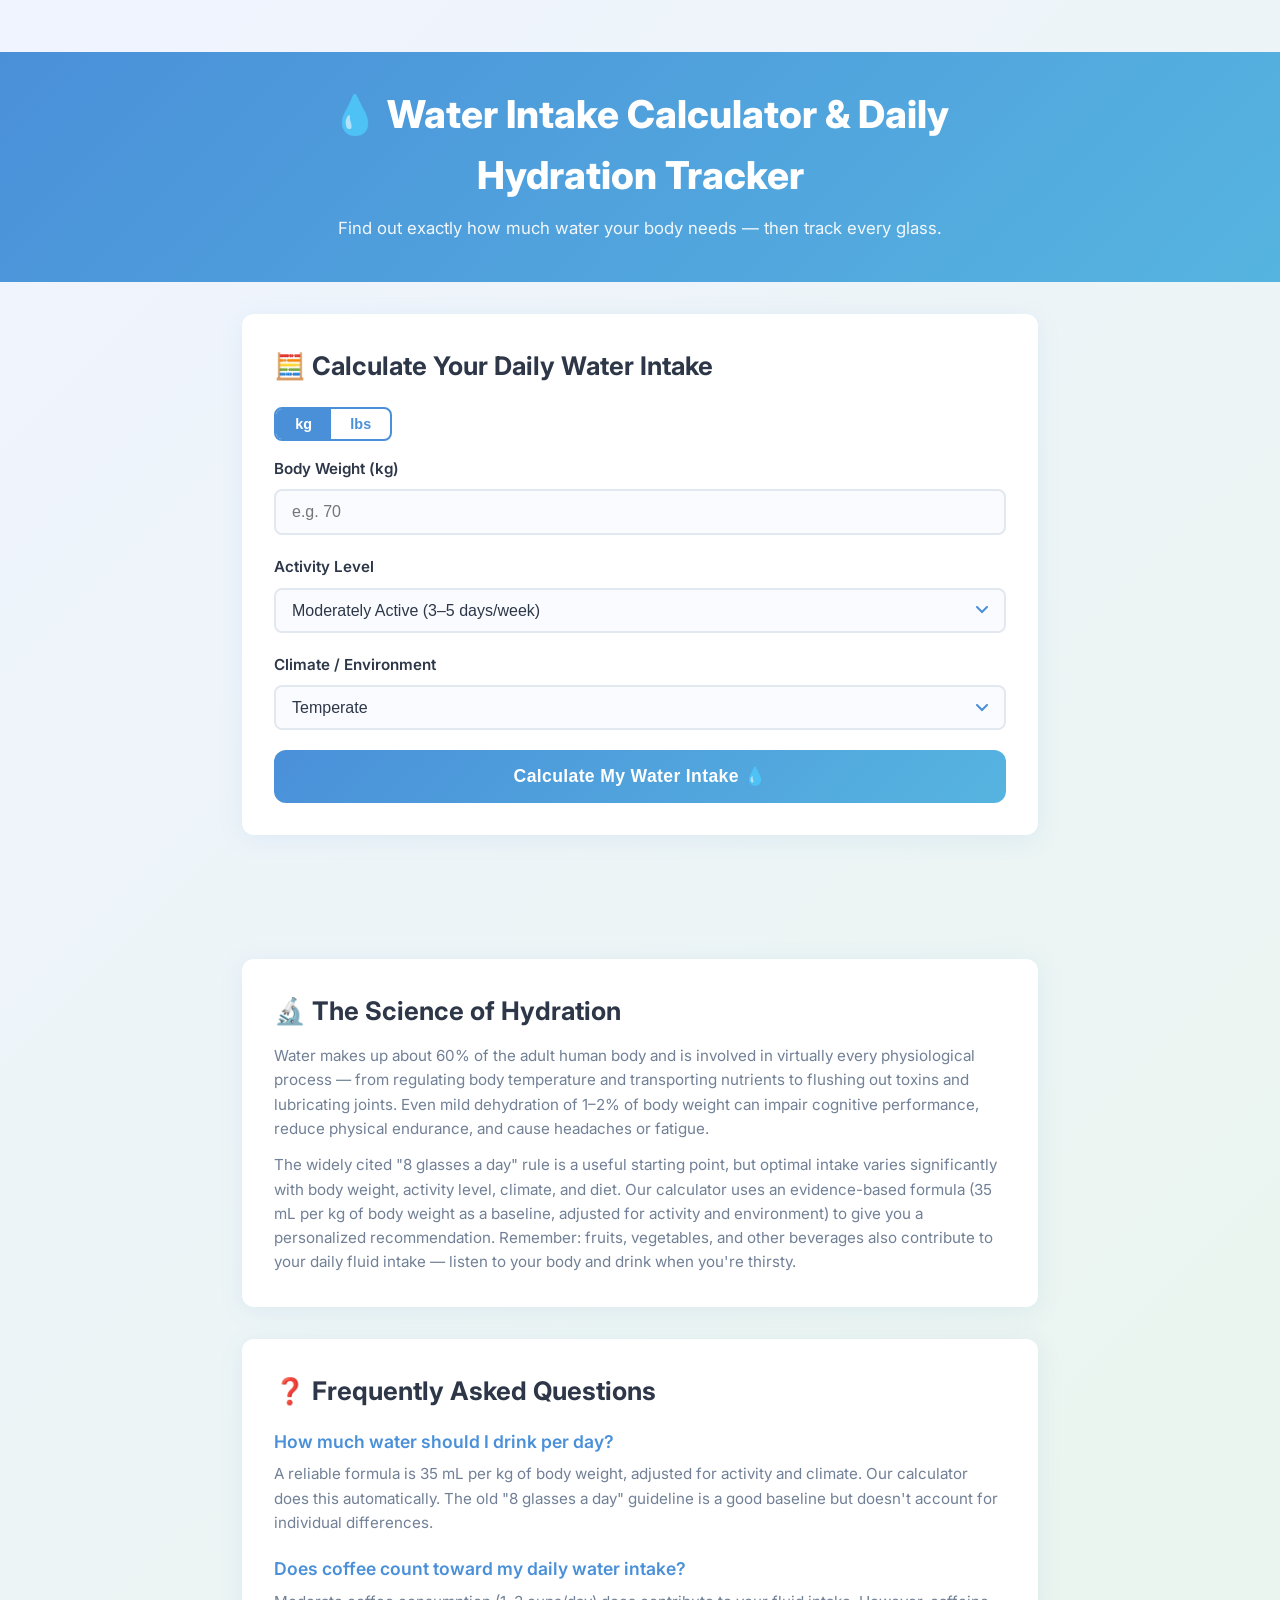
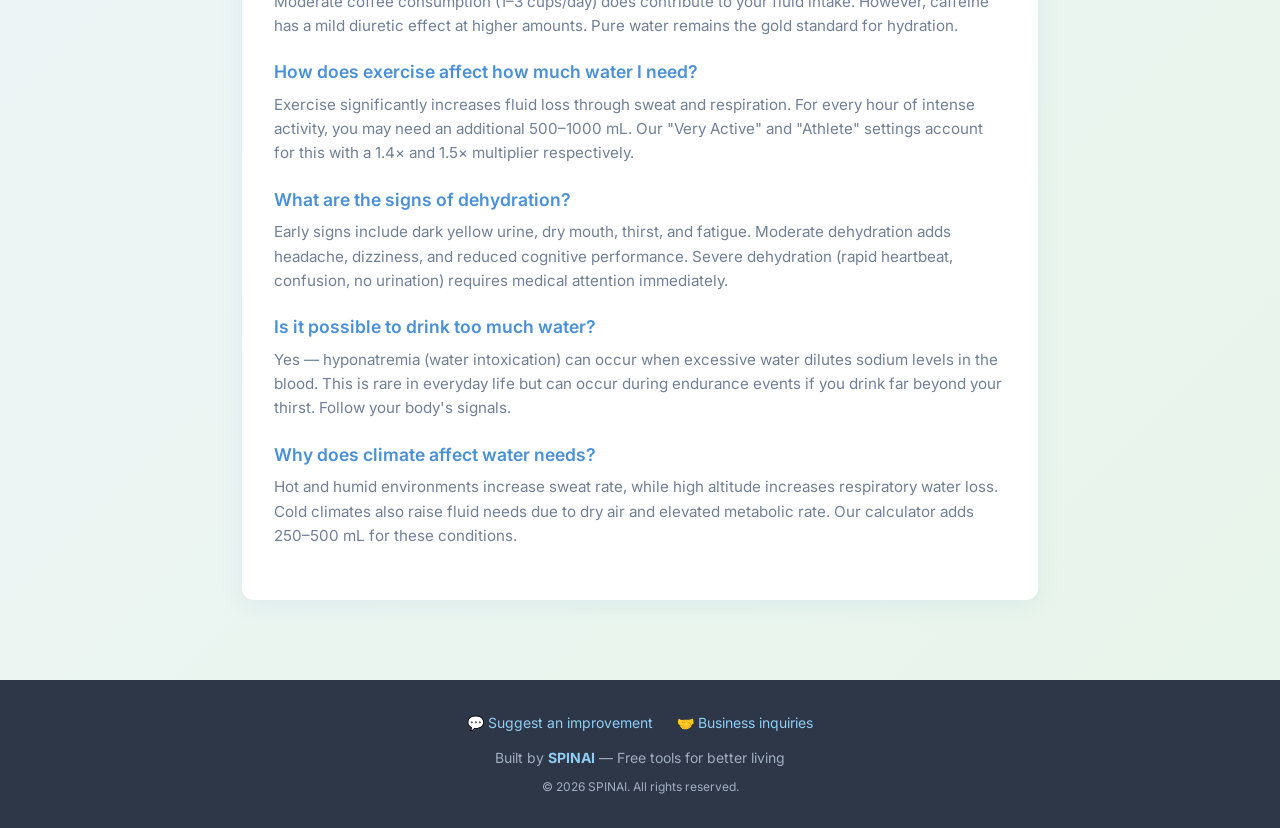
==== index.html @ 210beeed "feat: initial scaffold and Vercel deploy pipeline" ====
<!DOCTYPE html>
<html lang="en">
<head>
  <meta charset="UTF-8" />
  <meta name="viewport" content="width=device-width, initial-scale=1.0" />

  <!-- ===== SEO ===== -->
  <title>Free Water Intake Calculator — How Much Water Should I Drink Daily?</title>
  <meta name="description" content="Calculate your personalized daily water intake based on weight, activity, and climate. Track hydration with our interactive cup dashboard. Free &amp; science-based." />
  <meta name="keywords" content="water intake calculator, how much water should I drink, daily hydration calculator, water calculator, drink water tracker, hydration tracker" />
  <link rel="canonical" href="https://hydration-calc.vercel.app/" />

  <!-- ===== Open Graph ===== -->
  <meta property="og:type" content="website" />
  <meta property="og:title" content="Free Water Intake Calculator — How Much Water Should I Drink Daily?" />
  <meta property="og:description" content="Calculate your personalized daily water intake. Interactive cup tracker included. Free &amp; science-based." />
  <meta property="og:url" content="https://hydration-calc.vercel.app/" />
  <meta property="og:image" content="https://hydration-calc.vercel.app/og-image.png" />
  <meta property="og:image:width" content="1200" />
  <meta property="og:image:height" content="630" />
  <meta property="og:site_name" content="Hydration Calc by SPINAI" />

  <!-- ===== Twitter Card ===== -->
  <meta name="twitter:card" content="summary_large_image" />
  <meta name="twitter:title" content="Free Water Intake Calculator — How Much Water Should I Drink Daily?" />
  <meta name="twitter:description" content="Calculate your personalized daily water intake. Interactive cup tracker included. Free &amp; science-based." />
  <meta name="twitter:image" content="https://hydration-calc.vercel.app/og-image.png" />

  <!-- ===== PWA ===== -->
  <link rel="manifest" href="/manifest.json" />
  <meta name="theme-color" content="#4A90D9" />
  <link rel="apple-touch-icon" href="/favicon.ico" />

  <!-- ===== Favicon ===== -->
  <link rel="icon" type="image/svg+xml" href="data:image/svg+xml,<svg xmlns='http://www.w3.org/2000/svg' viewBox='0 0 100 100'><text y='.9em' font-size='90'>💧</text></svg>" />

  <!-- ===== Fonts ===== -->
  <link rel="preconnect" href="https://fonts.googleapis.com" />
  <link rel="preconnect" href="https://fonts.gstatic.com" crossorigin />
  <link href="https://fonts.googleapis.com/css2?family=Inter:wght@400;600;700;800&display=swap" rel="stylesheet" />

  <!-- ===== Styles ===== -->
  <link rel="stylesheet" href="style.css" />

  <!-- ===== JSON-LD Structured Data ===== -->
  <script type="application/ld+json">
  {
    "@context": "https://schema.org",
    "@graph": [
      {
        "@type": "WebApplication",
        "name": "Water Intake Calculator & Daily Hydration Tracker",
        "url": "https://hydration-calc.vercel.app/",
        "description": "Free personalized daily water intake calculator based on weight, activity level, and climate. Includes interactive hydration cup dashboard and streak tracker.",
        "applicationCategory": "HealthApplication",
        "operatingSystem": "Any",
        "offers": { "@type": "Offer", "price": "0", "priceCurrency": "USD" },
        "author": { "@type": "Organization", "name": "SPINAI" }
      },
      {
        "@type": "FAQPage",
        "mainEntity": [
          {
            "@type": "Question",
            "name": "How much water should I drink per day?",
            "acceptedAnswer": { "@type": "Answer", "text": "A common formula: drink 35 mL per kilogram of body weight daily. Activity level and climate adjust this — athletes or those in hot climates need more. Use our calculator for a personalized recommendation." }
          },
          {
            "@type": "Question",
            "name": "Does coffee count as water intake?",
            "acceptedAnswer": { "@type": "Answer", "text": "Moderate coffee consumption (1–3 cups/day) does contribute to fluid intake, but water remains the best source. Caffeinated drinks can have a mild diuretic effect at high quantities." }
          },
          {
            "@type": "Question",
            "name": "How does exercise affect water needs?",
            "acceptedAnswer": { "@type": "Answer", "text": "Exercise increases water loss through sweat. Add 500–1000 mL per hour of intense exercise. Our calculator's activity level multiplier accounts for typical exercise levels." }
          },
          {
            "@type": "Question",
            "name": "What are the signs of dehydration?",
            "acceptedAnswer": { "@type": "Answer", "text": "Common signs include dark yellow urine, dry mouth, headache, fatigue, dizziness, and reduced urine output. Severe dehydration requires medical attention." }
          },
          {
            "@type": "Question",
            "name": "Is it possible to drink too much water?",
            "acceptedAnswer": { "@type": "Answer", "text": "Yes — hyponatremia (water intoxication) can occur if you drink extreme amounts very quickly. This is rare outside of endurance sports. Listen to your body's thirst signals." }
          }
        ]
      }
    ]
  }
  </script>
</head>

<body>

  <!-- ===== ADSTERRA: Top Banner (728×90 desktop / 320×50 mobile) ===== -->
  <!-- ADSTERRA: Replace YOUR_AD_KEY_TOP with actual key from Adsterra dashboard -->
  <div class="ad-banner" id="ad-top" aria-label="Advertisement">
    <script data-ad-client="YOUR_AD_KEY_TOP" async src="//www.effectiveratecpm.com/YOUR_AD_KEY_TOP/invoke.js"></script>
    <ins data-revive-zoneid="YOUR_AD_KEY_TOP" data-revive-id="YOUR_AD_KEY_TOP"></ins>
  </div>

  <!-- ===== HEADER ===== -->
  <header>
    <div class="container">
      <h1>💧 Water Intake Calculator &amp; Daily Hydration Tracker</h1>
      <p>Find out exactly how much water your body needs — then track every glass.</p>
    </div>
  </header>

  <main class="container" style="padding-top:2rem; padding-bottom:2rem;">

    <!-- ===== INPUT FORM ===== -->
    <section aria-labelledby="calc-heading">
      <div class="card">
        <h2 id="calc-heading" style="margin-bottom:1.25rem;">🧮 Calculate Your Daily Water Intake</h2>

        <!-- Unit Toggle -->
        <div class="unit-toggle" role="group" aria-label="Weight unit">
          <button id="unit-kg" class="active" type="button">kg</button>
          <button id="unit-lbs" type="button">lbs</button>
        </div>

        <!-- Weight -->
        <div class="form-group">
          <label class="form-label" for="weight" id="weight-label">Body Weight (kg)</label>
          <input
            class="form-input"
            type="number"
            id="weight"
            name="weight"
            min="1"
            max="500"
            step="0.1"
            placeholder="e.g. 70"
            autocomplete="off"
            inputmode="decimal"
            aria-describedby="weight-error"
          />
          <p class="error-msg hidden" id="weight-error" role="alert"></p>
        </div>

        <!-- Activity Level -->
        <div class="form-group">
          <label class="form-label" for="activity">Activity Level</label>
          <select class="form-select" id="activity" name="activity">
            <option value="sedentary">Sedentary (little/no exercise)</option>
            <option value="lightly_active">Lightly Active (1–3 days/week)</option>
            <option value="moderately_active" selected>Moderately Active (3–5 days/week)</option>
            <option value="very_active">Very Active (6–7 days/week)</option>
            <option value="athlete">Athlete (2× training per day)</option>
          </select>
        </div>

        <!-- Climate -->
        <div class="form-group">
          <label class="form-label" for="climate">Climate / Environment</label>
          <select class="form-select" id="climate" name="climate">
            <option value="temperate" selected>Temperate</option>
            <option value="hot_humid">Hot &amp; Humid</option>
            <option value="cold">Cold</option>
            <option value="high_altitude">High Altitude</option>
          </select>
        </div>

        <button class="btn-primary" id="calc-btn" type="button">
          Calculate My Water Intake 💧
        </button>
      </div>
    </section>

    <!-- ===== RESULT CARD ===== -->
    <section class="section-gap hidden" id="result-card" aria-live="polite" aria-labelledby="result-heading">
      <div class="card">
        <h2 id="result-heading">📊 Your Daily Water Goal</h2>
        <div class="result-highlight">
          <div class="result-big">
            <span class="num" id="result-ml">0</span>
            <span class="lbl">millilitres per day</span>
          </div>
          <div class="result-big">
            <span class="num" id="result-cups">0</span>
            <span class="lbl">cups per day (250 mL each)</span>
          </div>
        </div>
        <p style="color:var(--text-secondary); font-size:0.9rem;">
          Based on your weight, activity level, and climate. Spread intake throughout the day for best results.
        </p>

        <!-- Share Buttons -->
        <div>
          <p style="font-weight:600; margin-top:1rem; margin-bottom:0.5rem;">Share your goal:</p>
          <div class="share-row">
            <button class="btn-share btn-twitter" id="share-twitter" type="button">🐦 Twitter</button>
            <button class="btn-share btn-whatsapp" id="share-whatsapp" type="button">💬 WhatsApp</button>
            <button class="btn-share btn-copy" id="share-copy" type="button">🔗 Copy Link</button>
          </div>
        </div>
      </div>
    </section>

    <!-- ===== ADSTERRA: Native Ad (between result and cup dashboard) ===== -->
    <!-- ADSTERRA: Replace YOUR_AD_KEY_NATIVE with actual key from Adsterra dashboard -->
    <div class="ad-native section-gap" id="ad-native" aria-label="Advertisement">
      <script data-ad-client="YOUR_AD_KEY_NATIVE" async src="//www.effectiveratecpm.com/YOUR_AD_KEY_NATIVE/invoke.js"></script>
    </div>

    <!-- ===== CUP DASHBOARD ===== -->
    <section class="section-gap hidden" id="dashboard-section" aria-labelledby="dashboard-heading">
      <div class="card">
        <h2 id="dashboard-heading">🥤 Track Your Hydration Today</h2>
        <p style="color:var(--text-secondary); font-size:0.9rem; margin-top:0.25rem;">
          Tap each cup as you drink it. Fill them all to reach your goal!
        </p>

        <!-- Cup Grid -->
        <div id="cup-grid" role="list" aria-label="Hydration cups"></div>

        <!-- Counter + Reset -->
        <div class="cup-counter-row">
          <span id="cup-counter">0 / 0 cups</span>
          <button class="btn-reset" id="reset-cups" type="button">↺ Reset</button>
        </div>

        <!-- Progress Bar -->
        <div class="progress-wrap" role="progressbar" aria-valuenow="0" aria-valuemin="0" aria-valuemax="100">
          <div id="progress-fill"></div>
        </div>
        <div class="progress-labels">
          <span>0%</span>
          <span id="progress-pct">0%</span>
          <span>100%</span>
        </div>
        <p id="motivation-msg" aria-live="polite"></p>
      </div>
    </section>

    <!-- ===== STREAK TRACKER ===== -->
    <section class="section-gap hidden" id="streak-section" aria-labelledby="streak-heading">
      <div class="card">
        <h2 id="streak-heading">📅 Your Hydration Streak</h2>
        <div id="streak-days" role="list" aria-label="7-day hydration history"></div>
        <p id="streak-count"></p>
      </div>
    </section>

    <!-- ===== EDUCATIONAL CONTENT ===== -->
    <section class="section-gap" aria-labelledby="science-heading">
      <div class="card">
        <h2 id="science-heading">🔬 The Science of Hydration</h2>
        <p style="color:var(--text-secondary); font-size:0.95rem; margin-top:0.75rem;">
          Water makes up about 60% of the adult human body and is involved in virtually every physiological process — from regulating body temperature and transporting nutrients to flushing out toxins and lubricating joints. Even mild dehydration of 1–2% of body weight can impair cognitive performance, reduce physical endurance, and cause headaches or fatigue.
        </p>
        <p style="color:var(--text-secondary); font-size:0.95rem; margin-top:0.75rem;">
          The widely cited "8 glasses a day" rule is a useful starting point, but optimal intake varies significantly with body weight, activity level, climate, and diet. Our calculator uses an evidence-based formula (35 mL per kg of body weight as a baseline, adjusted for activity and environment) to give you a personalized recommendation. Remember: fruits, vegetables, and other beverages also contribute to your daily fluid intake — listen to your body and drink when you're thirsty.
        </p>
      </div>
    </section>

    <!-- ===== FAQ ===== -->
    <section class="section-gap" aria-labelledby="faq-heading">
      <div class="card">
        <h2 id="faq-heading">❓ Frequently Asked Questions</h2>
        <div style="margin-top:1rem;">

          <article class="faq-item">
            <h3>How much water should I drink per day?</h3>
            <p>A reliable formula is 35 mL per kg of body weight, adjusted for activity and climate. Our calculator does this automatically. The old "8 glasses a day" guideline is a good baseline but doesn't account for individual differences.</p>
          </article>

          <article class="faq-item">
            <h3>Does coffee count toward my daily water intake?</h3>
            <p>Moderate coffee consumption (1–3 cups/day) does contribute to your fluid intake. However, caffeine has a mild diuretic effect at higher amounts. Pure water remains the gold standard for hydration.</p>
          </article>

          <article class="faq-item">
            <h3>How does exercise affect how much water I need?</h3>
            <p>Exercise significantly increases fluid loss through sweat and respiration. For every hour of intense activity, you may need an additional 500–1000 mL. Our "Very Active" and "Athlete" settings account for this with a 1.4× and 1.5× multiplier respectively.</p>
          </article>

          <article class="faq-item">
            <h3>What are the signs of dehydration?</h3>
            <p>Early signs include dark yellow urine, dry mouth, thirst, and fatigue. Moderate dehydration adds headache, dizziness, and reduced cognitive performance. Severe dehydration (rapid heartbeat, confusion, no urination) requires medical attention immediately.</p>
          </article>

          <article class="faq-item">
            <h3>Is it possible to drink too much water?</h3>
            <p>Yes — hyponatremia (water intoxication) can occur when excessive water dilutes sodium levels in the blood. This is rare in everyday life but can occur during endurance events if you drink far beyond your thirst. Follow your body's signals.</p>
          </article>

          <article class="faq-item">
            <h3>Why does climate affect water needs?</h3>
            <p>Hot and humid environments increase sweat rate, while high altitude increases respiratory water loss. Cold climates also raise fluid needs due to dry air and elevated metabolic rate. Our calculator adds 250–500 mL for these conditions.</p>
          </article>

        </div>
      </div>
    </section>

  </main>

  <!-- ===== FOOTER ===== -->
  <footer>
    <div class="container">
      <div class="footer-links">
        <a href="mailto:spinaiceo@gmail.com?subject=Hydration%20Calc%20Feedback" aria-label="Send feedback">💬 Suggest an improvement</a>
        <a href="mailto:spinaiceo@gmail.com?subject=Business%20Inquiry%20-%20Hydration%20Calc" aria-label="Business inquiries">🤝 Business inquiries</a>
      </div>
      <p>Built by <span class="spinai-brand">SPINAI</span> &mdash; Free tools for better living</p>
      <p id="visitor-counter" aria-live="polite"></p>
      <p style="margin-top:0.5rem; font-size:0.75rem;">&copy; <span id="footer-year"></span> SPINAI. All rights reserved.</p>
    </div>
  </footer>

  <!-- ===== ADSTERRA: Sticky Bottom Banner (mobile, 320×50) ===== -->
  <!-- ADSTERRA: Replace YOUR_AD_KEY_STICKY with actual key from Adsterra dashboard -->
  <div class="ad-sticky-mobile" id="ad-sticky" aria-label="Advertisement">
    <script data-ad-client="YOUR_AD_KEY_STICKY" async src="//www.effectiveratecpm.com/YOUR_AD_KEY_STICKY/invoke.js"></script>
  </div>

  <!-- ===== Scripts ===== -->
  <script>
    document.getElementById('footer-year').textContent = new Date().getFullYear();
  </script>
  <script src="script.js"></script>

</body>
</html>
---- style.css ----
/* ============================================================
   Water Intake Calculator — Custom Styles
   ============================================================ */

:root {
  --bg-start: #F0F4FF;
  --bg-end: #E8F5E9;
  --accent: #4A90D9;
  --accent-dark: #2e6fb5;
  --text-primary: #2d3748;
  --text-secondary: #718096;
  --card-bg: #ffffff;
  --card-shadow: 0 4px 24px rgba(74, 144, 217, 0.10);
  --radius: 12px;
  --transition: 0.3s ease;
}

*, *::before, *::after { box-sizing: border-box; margin: 0; padding: 0; }

html { scroll-behavior: smooth; }

body {
  font-family: 'Inter', system-ui, -apple-system, BlinkMacSystemFont, 'Segoe UI', sans-serif;
  background: linear-gradient(135deg, var(--bg-start) 0%, var(--bg-end) 100%);
  min-height: 100vh;
  color: var(--text-primary);
  line-height: 1.6;
}

/* ---- Typography ---- */
h1 { font-size: clamp(1.6rem, 4vw, 2.4rem); font-weight: 800; color: var(--text-primary); }
h2 { font-size: clamp(1.2rem, 3vw, 1.6rem); font-weight: 700; }
h3 { font-size: 1.1rem; font-weight: 600; }

/* ---- Layout ---- */
.container { max-width: 860px; margin: 0 auto; padding: 0 1rem; }
.section-gap { margin-top: 2rem; }

/* ---- Card ---- */
.card {
  background: var(--card-bg);
  border-radius: var(--radius);
  box-shadow: var(--card-shadow);
  padding: 1.75rem;
  transition: box-shadow var(--transition);
}
.card:hover { box-shadow: 0 8px 32px rgba(74, 144, 217, 0.16); }

/* ---- Header ---- */
header {
  background: linear-gradient(135deg, #4A90D9 0%, #56b4e0 100%);
  color: white;
  padding: 2rem 1rem 2.5rem;
  text-align: center;
}
header h1 { color: white; margin-bottom: 0.5rem; }
header p { opacity: 0.92; font-size: 1.05rem; }

/* ---- Ad Banners ---- */
.ad-banner {
  text-align: center;
  padding: 0.5rem 0;
  min-height: 52px;
  overflow: hidden;
}

/* ---- Form ---- */
.form-group { margin-bottom: 1.25rem; }
.form-label {
  display: block;
  font-weight: 600;
  margin-bottom: 0.5rem;
  font-size: 0.95rem;
  color: var(--text-primary);
}
.form-input, .form-select {
  width: 100%;
  padding: 0.75rem 1rem;
  border: 2px solid #e2e8f0;
  border-radius: 8px;
  font-size: 1rem;
  color: var(--text-primary);
  background: #fafbff;
  transition: border-color var(--transition), box-shadow var(--transition);
  outline: none;
  -webkit-appearance: none;
  appearance: none;
}
.form-input:focus, .form-select:focus {
  border-color: var(--accent);
  box-shadow: 0 0 0 3px rgba(74, 144, 217, 0.18);
}
.form-select {
  background-image: url("data:image/svg+xml,%3Csvg xmlns='http://www.w3.org/2000/svg' width='12' height='8' viewBox='0 0 12 8'%3E%3Cpath d='M1 1l5 5 5-5' stroke='%234A90D9' stroke-width='2' fill='none' stroke-linecap='round'/%3E%3C/svg%3E");
  background-repeat: no-repeat;
  background-position: right 1rem center;
  padding-right: 2.5rem;
}
.error-msg {
  color: #e53e3e;
  font-size: 0.85rem;
  margin-top: 0.3rem;
}

/* ---- Unit Toggle ---- */
.unit-toggle {
  display: inline-flex;
  border: 2px solid var(--accent);
  border-radius: 8px;
  overflow: hidden;
  margin-bottom: 1rem;
}
.unit-toggle button {
  padding: 0.45rem 1.2rem;
  font-size: 0.9rem;
  font-weight: 600;
  background: transparent;
  color: var(--accent);
  border: none;
  cursor: pointer;
  transition: background var(--transition), color var(--transition);
}
.unit-toggle button.active {
  background: var(--accent);
  color: white;
}

/* ---- CTA Button ---- */
.btn-primary {
  display: block;
  width: 100%;
  padding: 1rem;
  background: linear-gradient(135deg, #4A90D9 0%, #56b4e0 100%);
  color: white;
  font-size: 1.1rem;
  font-weight: 700;
  border: none;
  border-radius: var(--radius);
  cursor: pointer;
  transition: transform var(--transition), box-shadow var(--transition);
  letter-spacing: 0.02em;
}
.btn-primary:hover {
  transform: translateY(-2px);
  box-shadow: 0 8px 24px rgba(74, 144, 217, 0.35);
}
.btn-primary:active { transform: translateY(0); }

/* ---- Result Card ---- */
.result-highlight {
  display: flex;
  gap: 1.5rem;
  align-items: center;
  flex-wrap: wrap;
  margin: 1rem 0;
}
.result-big {
  flex: 1;
  min-width: 120px;
  text-align: center;
  background: linear-gradient(135deg, #EBF8FF 0%, #E0F4FF 100%);
  border-radius: var(--radius);
  padding: 1rem;
}
.result-big .num {
  display: block;
  font-size: 2.2rem;
  font-weight: 800;
  color: var(--accent);
  line-height: 1.1;
}
.result-big .lbl {
  font-size: 0.85rem;
  color: var(--text-secondary);
  margin-top: 0.2rem;
}

/* ---- Share Buttons ---- */
.share-row {
  display: flex;
  gap: 0.75rem;
  flex-wrap: wrap;
  margin-top: 1rem;
}
.btn-share {
  flex: 1;
  min-width: 100px;
  padding: 0.6rem 0.8rem;
  border-radius: 8px;
  font-size: 0.85rem;
  font-weight: 600;
  border: none;
  cursor: pointer;
  transition: transform var(--transition), opacity var(--transition);
}
.btn-share:hover { transform: translateY(-1px); opacity: 0.9; }
.btn-twitter { background: #1da1f2; color: white; }
.btn-whatsapp { background: #25d366; color: white; }
.btn-copy { background: var(--accent); color: white; }

/* ---- Cup Grid ---- */
#cup-grid {
  display: grid;
  grid-template-columns: repeat(auto-fill, minmax(58px, 1fr));
  gap: 0.75rem;
  margin: 1.25rem 0;
}

.cup {
  background: transparent;
  border: none;
  cursor: pointer;
  padding: 0.35rem;
  border-radius: 8px;
  color: #a0aec0;
  transition: color var(--transition), background var(--transition), transform 0.15s ease;
  display: flex;
  align-items: center;
  justify-content: center;
}
.cup:hover { background: #EBF8FF; color: var(--accent); transform: scale(1.08); }
.cup svg { width: 44px; height: 54px; }
.cup .cup-fill { transition: opacity 0.4s ease; opacity: 0; }
.cup .cup-check { transition: opacity 0.3s ease 0.15s; opacity: 0; }

.cup.filled { color: var(--accent); }
.cup.filled .cup-fill { opacity: 1 !important; }
.cup.filled .cup-check { opacity: 1 !important; }

.cup-counter-row {
  display: flex;
  align-items: center;
  justify-content: space-between;
  flex-wrap: wrap;
  gap: 0.75rem;
}
#cup-counter { font-weight: 700; font-size: 1.05rem; color: var(--text-primary); }
.btn-reset {
  padding: 0.45rem 1rem;
  background: #fed7d7;
  color: #c53030;
  border: none;
  border-radius: 8px;
  font-size: 0.85rem;
  font-weight: 600;
  cursor: pointer;
  transition: background var(--transition);
}
.btn-reset:hover { background: #feb2b2; }

/* ---- Progress Bar ---- */
.progress-wrap {
  background: #e2e8f0;
  border-radius: 100px;
  height: 18px;
  overflow: hidden;
  margin: 1rem 0 0.5rem;
}
#progress-fill {
  height: 100%;
  width: 0%;
  background: linear-gradient(90deg, #93c5fd 0%, #4A90D9 50%, #1e40af 100%);
  border-radius: 100px;
  transition: width 0.5s cubic-bezier(0.4, 0, 0.2, 1);
}
.progress-labels {
  display: flex;
  justify-content: space-between;
  font-size: 0.8rem;
  color: var(--text-secondary);
}
#motivation-msg {
  margin-top: 0.75rem;
  font-size: 1rem;
  font-weight: 600;
  color: var(--accent);
  text-align: center;
  min-height: 1.5em;
}

/* ---- Streak ---- */
#streak-days {
  display: flex;
  gap: 0.6rem;
  flex-wrap: wrap;
  margin: 1rem 0 0.5rem;
}
.streak-day {
  display: flex;
  flex-direction: column;
  align-items: center;
  gap: 0.25rem;
  flex: 1;
  min-width: 36px;
}
.streak-icon { font-size: 1.2rem; }
.streak-label { font-size: 0.7rem; color: var(--text-secondary); font-weight: 500; }
.streak-day.met .streak-label { color: #38a169; }
#streak-count { font-weight: 700; color: var(--accent); font-size: 1rem; margin-top: 0.25rem; }

/* ---- FAQ ---- */
.faq-item { margin-bottom: 1.25rem; }
.faq-item h3 { color: var(--accent); margin-bottom: 0.4rem; }
.faq-item p { color: var(--text-secondary); font-size: 0.95rem; }

/* ---- Footer ---- */
footer {
  background: #2d3748;
  color: #a0aec0;
  text-align: center;
  padding: 2rem 1rem;
  margin-top: 3rem;
  font-size: 0.875rem;
}
footer a { color: #90cdf4; text-decoration: none; transition: color var(--transition); }
footer a:hover { color: white; }
.footer-links { display: flex; gap: 1.5rem; justify-content: center; flex-wrap: wrap; margin-bottom: 0.75rem; }
#visitor-counter { font-size: 0.8rem; margin-top: 0.5rem; opacity: 0.8; }
.spinai-brand { font-weight: 700; color: #90cdf4; }

/* ---- Native Ad (between result and cup dashboard) ---- */
.ad-native {
  padding: 0.75rem;
  text-align: center;
  min-height: 60px;
}

/* ---- Sticky Mobile Bottom Banner ---- */
.ad-sticky-mobile {
  display: none;
  position: fixed;
  bottom: 0;
  left: 0;
  width: 100%;
  text-align: center;
  z-index: 100;
  background: rgba(255,255,255,0.96);
  box-shadow: 0 -2px 12px rgba(0,0,0,0.08);
  padding: 4px 0;
}

/* ---- Utility ---- */
.hidden { display: none !important; }
.text-center { text-align: center; }
.mt-1 { margin-top: 0.5rem; }
.mt-2 { margin-top: 1rem; }
.mt-3 { margin-top: 1.5rem; }

/* ---- Responsive ---- */
@media (max-width: 768px) {
  .card { padding: 1.25rem; }
  h1 { font-size: 1.5rem; }
  .result-big .num { font-size: 1.8rem; }
  .ad-sticky-mobile { display: block; }
  body { padding-bottom: 60px; }
}

@media (min-width: 1024px) {
  .container { padding: 0 2rem; }
  .card { padding: 2rem; }
}
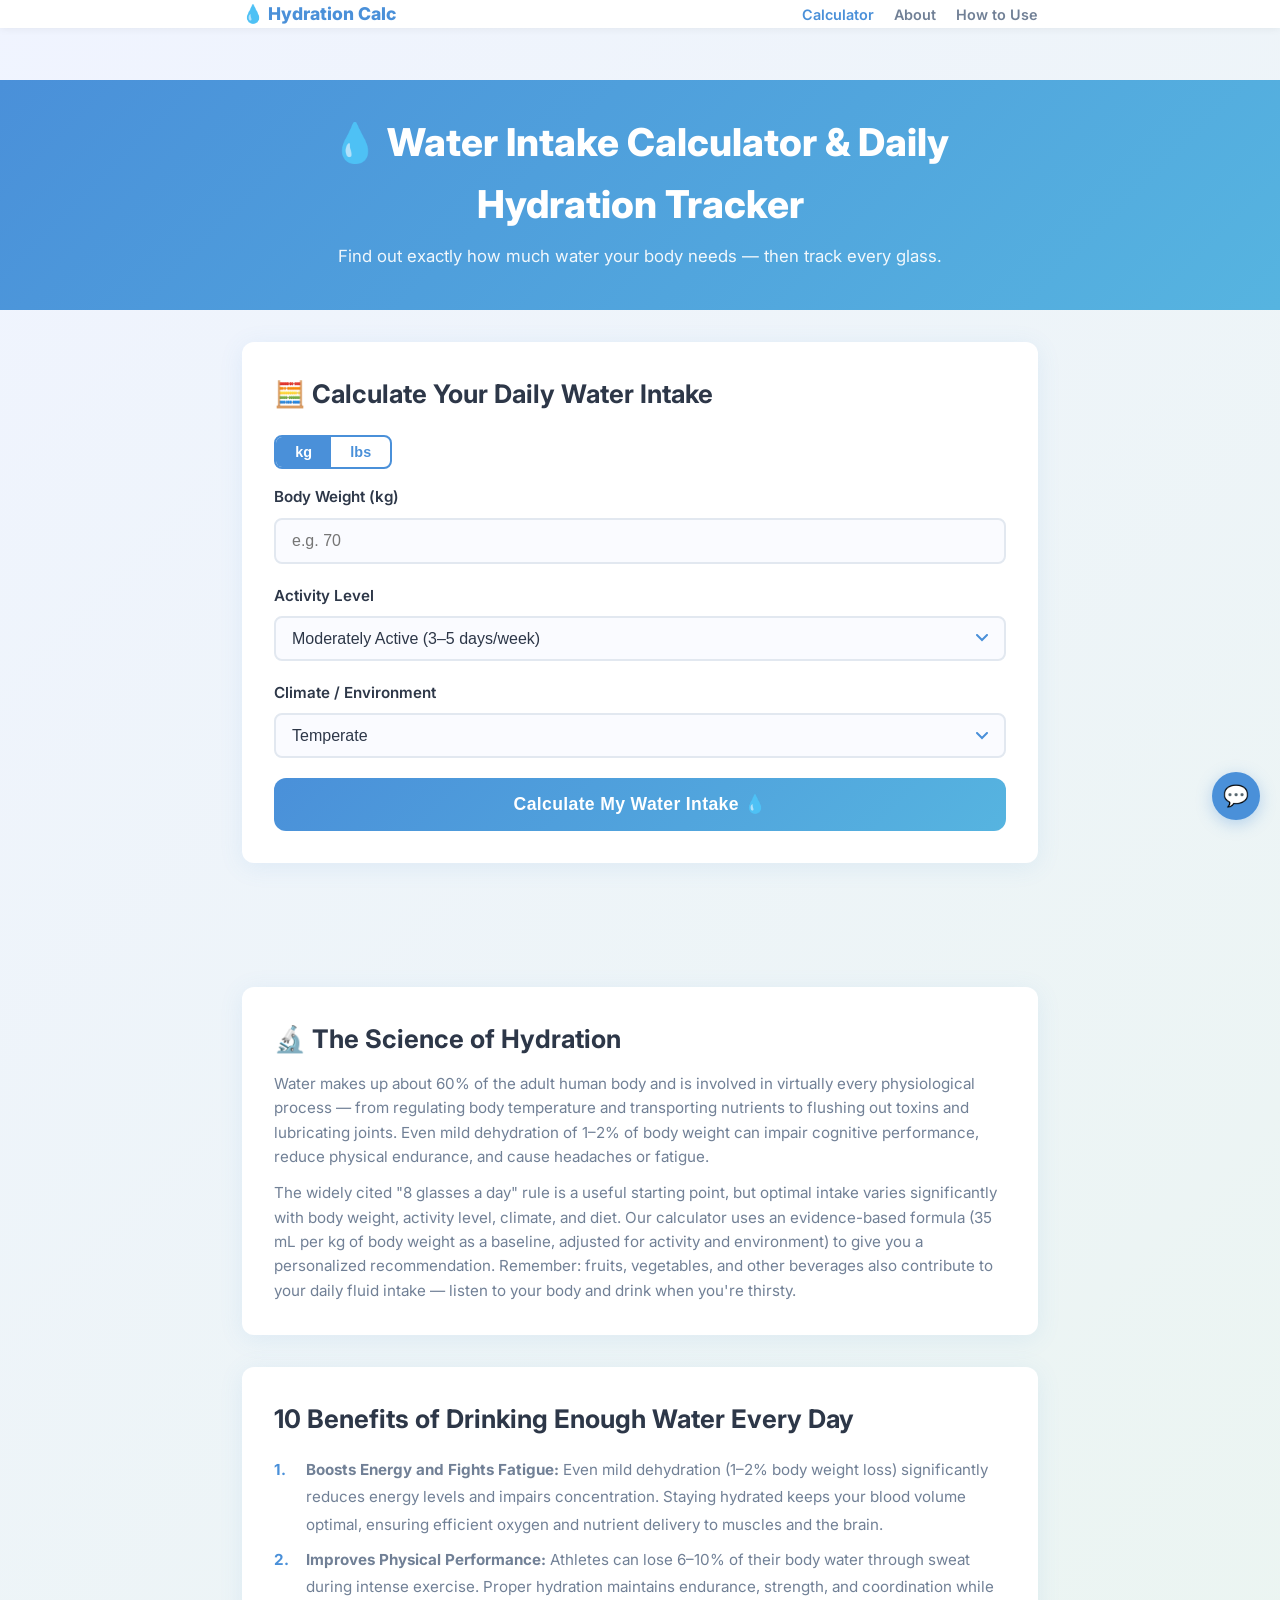
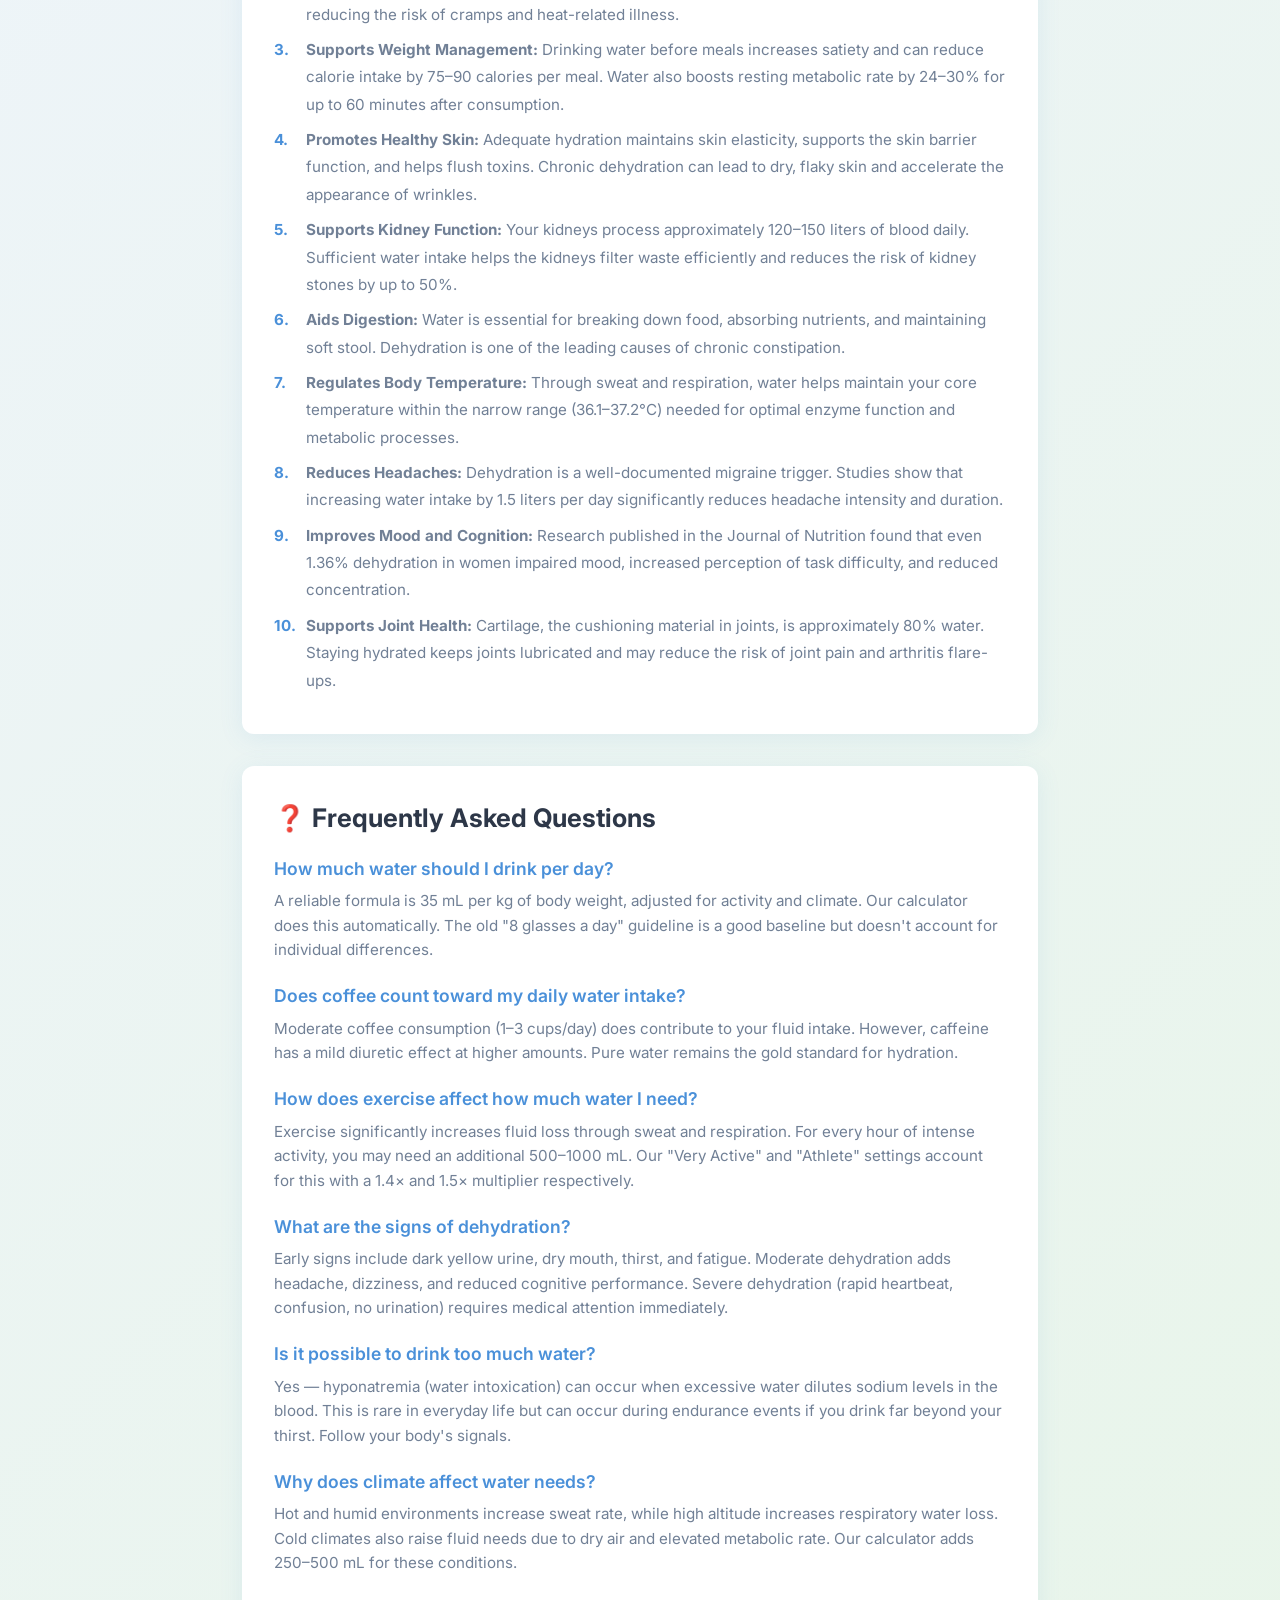
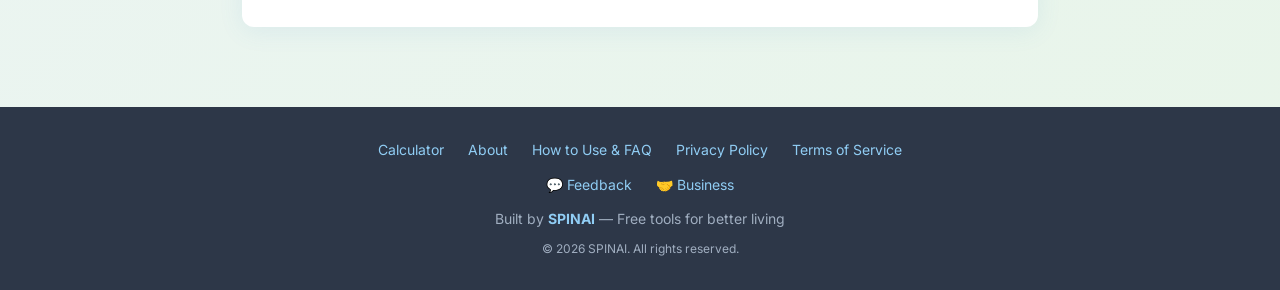
==== commit 00d4b1b1: "feat: add AdSense-ready content pages, nav, feedback widget, SEO boost - About, How to Use & FAQ, Pr" ====
--- a/index.html
+++ b/index.html
@@ -8,14 +8,14 @@
   <title>Free Water Intake Calculator — How Much Water Should I Drink Daily?</title>
   <meta name="description" content="Calculate your personalized daily water intake based on weight, activity, and climate. Track hydration with our interactive cup dashboard. Free &amp; science-based." />
   <meta name="keywords" content="water intake calculator, how much water should I drink, daily hydration calculator, water calculator, drink water tracker, hydration tracker" />
-  <link rel="canonical" href="https://hydration-calc.vercel.app/" />
+  <link rel="canonical" href="https://water-intake-phi.vercel.app/" />
 
   <!-- ===== Open Graph ===== -->
   <meta property="og:type" content="website" />
   <meta property="og:title" content="Free Water Intake Calculator — How Much Water Should I Drink Daily?" />
   <meta property="og:description" content="Calculate your personalized daily water intake. Interactive cup tracker included. Free &amp; science-based." />
-  <meta property="og:url" content="https://hydration-calc.vercel.app/" />
-  <meta property="og:image" content="https://hydration-calc.vercel.app/og-image.png" />
+  <meta property="og:url" content="https://water-intake-phi.vercel.app/" />
+  <meta property="og:image" content="https://water-intake-phi.vercel.app/og-image.png" />
   <meta property="og:image:width" content="1200" />
   <meta property="og:image:height" content="630" />
   <meta property="og:site_name" content="Hydration Calc by SPINAI" />
@@ -24,7 +24,7 @@
   <meta name="twitter:card" content="summary_large_image" />
   <meta name="twitter:title" content="Free Water Intake Calculator — How Much Water Should I Drink Daily?" />
   <meta name="twitter:description" content="Calculate your personalized daily water intake. Interactive cup tracker included. Free &amp; science-based." />
-  <meta name="twitter:image" content="https://hydration-calc.vercel.app/og-image.png" />
+  <meta name="twitter:image" content="https://water-intake-phi.vercel.app/og-image.png" />
 
   <!-- ===== PWA ===== -->
   <link rel="manifest" href="/manifest.json" />
@@ -33,6 +33,24 @@
 
   <!-- ===== Favicon ===== -->
   <link rel="icon" type="image/svg+xml" href="data:image/svg+xml,<svg xmlns='http://www.w3.org/2000/svg' viewBox='0 0 100 100'><text y='.9em' font-size='90'>💧</text></svg>" />
+
+  <!-- ===== Google Analytics (replace GA_MEASUREMENT_ID) ===== -->
+  <!-- <script async src="https://www.googletagmanager.com/gtag/js?id=GA_MEASUREMENT_ID"></script>
+  <script>
+    window.dataLayer = window.dataLayer || [];
+    function gtag(){dataLayer.push(arguments);}
+    gtag('js', new Date());
+    gtag('config', 'GA_MEASUREMENT_ID');
+  </script> -->
+
+  <!-- ===== Google AdSense (replace ca-pub-XXXXXXXX) ===== -->
+  <!-- <script async src="https://pagead2.googlesyndication.com/pagead/js/adsbygoogle.js?client=ca-pub-XXXXXXXX" crossorigin="anonymous"></script> -->
+
+  <!-- ===== Preload Hints ===== -->
+  <link rel="dns-prefetch" href="//fonts.googleapis.com" />
+  <link rel="dns-prefetch" href="//fonts.gstatic.com" />
+  <link rel="dns-prefetch" href="//www.googletagmanager.com" />
+  <link rel="dns-prefetch" href="//pagead2.googlesyndication.com" />
 
   <!-- ===== Fonts ===== -->
   <link rel="preconnect" href="https://fonts.googleapis.com" />
@@ -50,7 +68,7 @@
       {
         "@type": "WebApplication",
         "name": "Water Intake Calculator & Daily Hydration Tracker",
-        "url": "https://hydration-calc.vercel.app/",
+        "url": "https://water-intake-phi.vercel.app/",
         "description": "Free personalized daily water intake calculator based on weight, activity level, and climate. Includes interactive hydration cup dashboard and streak tracker.",
         "applicationCategory": "HealthApplication",
         "operatingSystem": "Any",
@@ -93,6 +111,18 @@
 </head>
 
 <body>
+
+  <!-- ===== NAV ===== -->
+  <nav class="site-nav" aria-label="Main navigation">
+    <div class="container nav-inner">
+      <a href="/" class="nav-brand">💧 Hydration Calc</a>
+      <div class="nav-links">
+        <a href="/" class="active">Calculator</a>
+        <a href="/about">About</a>
+        <a href="/how-to-use">How to Use</a>
+      </div>
+    </div>
+  </nav>
 
   <!-- ===== ADSTERRA: Top Banner (728×90 desktop / 320×50 mobile) ===== -->
   <!-- ADSTERRA: Replace YOUR_AD_KEY_TOP with actual key from Adsterra dashboard -->
@@ -258,6 +288,25 @@
       </div>
     </section>
 
+    <!-- ===== LONG-TAIL SEO: Benefits Article ===== -->
+    <section class="section-gap" aria-labelledby="benefits-heading">
+      <div class="card">
+        <h2 id="benefits-heading">10 Benefits of Drinking Enough Water Every Day</h2>
+        <ol class="content-list" style="margin-top:1rem;">
+          <li><strong>Boosts Energy and Fights Fatigue:</strong> Even mild dehydration (1–2% body weight loss) significantly reduces energy levels and impairs concentration. Staying hydrated keeps your blood volume optimal, ensuring efficient oxygen and nutrient delivery to muscles and the brain.</li>
+          <li><strong>Improves Physical Performance:</strong> Athletes can lose 6–10% of their body water through sweat during intense exercise. Proper hydration maintains endurance, strength, and coordination while reducing the risk of cramps and heat-related illness.</li>
+          <li><strong>Supports Weight Management:</strong> Drinking water before meals increases satiety and can reduce calorie intake by 75–90 calories per meal. Water also boosts resting metabolic rate by 24–30% for up to 60 minutes after consumption.</li>
+          <li><strong>Promotes Healthy Skin:</strong> Adequate hydration maintains skin elasticity, supports the skin barrier function, and helps flush toxins. Chronic dehydration can lead to dry, flaky skin and accelerate the appearance of wrinkles.</li>
+          <li><strong>Supports Kidney Function:</strong> Your kidneys process approximately 120–150 liters of blood daily. Sufficient water intake helps the kidneys filter waste efficiently and reduces the risk of kidney stones by up to 50%.</li>
+          <li><strong>Aids Digestion:</strong> Water is essential for breaking down food, absorbing nutrients, and maintaining soft stool. Dehydration is one of the leading causes of chronic constipation.</li>
+          <li><strong>Regulates Body Temperature:</strong> Through sweat and respiration, water helps maintain your core temperature within the narrow range (36.1–37.2°C) needed for optimal enzyme function and metabolic processes.</li>
+          <li><strong>Reduces Headaches:</strong> Dehydration is a well-documented migraine trigger. Studies show that increasing water intake by 1.5 liters per day significantly reduces headache intensity and duration.</li>
+          <li><strong>Improves Mood and Cognition:</strong> Research published in the Journal of Nutrition found that even 1.36% dehydration in women impaired mood, increased perception of task difficulty, and reduced concentration.</li>
+          <li><strong>Supports Joint Health:</strong> Cartilage, the cushioning material in joints, is approximately 80% water. Staying hydrated keeps joints lubricated and may reduce the risk of joint pain and arthritis flare-ups.</li>
+        </ol>
+      </div>
+    </section>
+
     <!-- ===== FAQ ===== -->
     <section class="section-gap" aria-labelledby="faq-heading">
       <div class="card">
@@ -299,15 +348,32 @@
     </section>
 
   </main>
+
+  <!-- ===== FEEDBACK WIDGET ===== -->
+  <div id="feedback-widget" class="feedback-widget" aria-label="Send feedback">
+    <button id="feedback-toggle" class="feedback-toggle" type="button" aria-label="Suggest an improvement">💬</button>
+    <div id="feedback-panel" class="feedback-panel hidden">
+      <p class="feedback-title">Have a suggestion?</p>
+      <p class="feedback-desc">We'd love to hear how we can improve Hydration Calc.</p>
+      <a href="mailto:taeshinkim11@gmail.com?subject=Hydration%20Calc%20—%20Feature%20Request%20%2F%20Improvement&body=Hi%20SPINAI%20team%2C%0A%0AI'd%20like%20to%20suggest%3A%0A%0A" class="btn-feedback-send">Send Feedback via Email</a>
+    </div>
+  </div>
 
   <!-- ===== FOOTER ===== -->
   <footer>
     <div class="container">
       <div class="footer-links">
-        <a href="mailto:spinaiceo@gmail.com?subject=Hydration%20Calc%20Feedback" aria-label="Send feedback">💬 Suggest an improvement</a>
-        <a href="mailto:spinaiceo@gmail.com?subject=Business%20Inquiry%20-%20Hydration%20Calc" aria-label="Business inquiries">🤝 Business inquiries</a>
-      </div>
-      <p>Built by <span class="spinai-brand">SPINAI</span> &mdash; Free tools for better living</p>
+        <a href="/">Calculator</a>
+        <a href="/about">About</a>
+        <a href="/how-to-use">How to Use & FAQ</a>
+        <a href="/privacy">Privacy Policy</a>
+        <a href="/terms">Terms of Service</a>
+      </div>
+      <div class="footer-links" style="margin-top:0.5rem;">
+        <a href="mailto:taeshinkim11@gmail.com?subject=Hydration%20Calc%20Feedback">💬 Feedback</a>
+        <a href="mailto:taeshinkim11@gmail.com?subject=Business%20Inquiry%20-%20Hydration%20Calc">🤝 Business</a>
+      </div>
+      <p style="margin-top:0.75rem;">Built by <span class="spinai-brand">SPINAI</span> &mdash; Free tools for better living</p>
       <p id="visitor-counter" aria-live="polite"></p>
       <p style="margin-top:0.5rem; font-size:0.75rem;">&copy; <span id="footer-year"></span> SPINAI. All rights reserved.</p>
     </div>
--- a/style.css
+++ b/style.css
@@ -45,6 +45,41 @@
   transition: box-shadow var(--transition);
 }
 .card:hover { box-shadow: 0 8px 32px rgba(74, 144, 217, 0.16); }
+
+/* ---- Navigation ---- */
+.site-nav {
+  background: #fff;
+  box-shadow: 0 1px 8px rgba(0,0,0,0.06);
+  position: sticky;
+  top: 0;
+  z-index: 50;
+}
+.nav-inner {
+  display: flex;
+  align-items: center;
+  justify-content: space-between;
+  padding: 0.6rem 1rem;
+}
+.nav-brand {
+  font-weight: 800;
+  font-size: 1.1rem;
+  color: var(--accent);
+  text-decoration: none;
+}
+.nav-links {
+  display: flex;
+  gap: 1.25rem;
+}
+.nav-links a {
+  color: var(--text-secondary);
+  text-decoration: none;
+  font-size: 0.9rem;
+  font-weight: 600;
+  transition: color var(--transition);
+}
+.nav-links a:hover, .nav-links a.active {
+  color: var(--accent);
+}
 
 /* ---- Header ---- */
 header {
@@ -339,6 +374,117 @@
   padding: 4px 0;
 }
 
+/* ---- Feedback Widget ---- */
+.feedback-widget {
+  position: fixed;
+  bottom: 80px;
+  right: 20px;
+  z-index: 90;
+}
+.feedback-toggle {
+  width: 48px;
+  height: 48px;
+  border-radius: 50%;
+  border: none;
+  background: var(--accent);
+  color: white;
+  font-size: 1.3rem;
+  cursor: pointer;
+  box-shadow: 0 4px 16px rgba(74, 144, 217, 0.35);
+  transition: transform var(--transition), box-shadow var(--transition);
+  display: flex;
+  align-items: center;
+  justify-content: center;
+}
+.feedback-toggle:hover {
+  transform: scale(1.1);
+  box-shadow: 0 6px 24px rgba(74, 144, 217, 0.45);
+}
+.feedback-panel {
+  position: absolute;
+  bottom: 60px;
+  right: 0;
+  width: 260px;
+  background: white;
+  border-radius: var(--radius);
+  box-shadow: 0 8px 32px rgba(0,0,0,0.15);
+  padding: 1.25rem;
+  animation: feedbackSlide 0.25s ease;
+}
+@keyframes feedbackSlide {
+  from { opacity: 0; transform: translateY(10px); }
+  to { opacity: 1; transform: translateY(0); }
+}
+.feedback-title { font-weight: 700; font-size: 0.95rem; color: var(--text-primary); }
+.feedback-desc { font-size: 0.8rem; color: var(--text-secondary); margin: 0.35rem 0 0.75rem; }
+.btn-feedback-send {
+  display: block;
+  text-align: center;
+  padding: 0.6rem;
+  background: var(--accent);
+  color: white;
+  font-weight: 600;
+  font-size: 0.85rem;
+  border-radius: 8px;
+  text-decoration: none;
+  transition: background var(--transition);
+}
+.btn-feedback-send:hover { background: var(--accent-dark); }
+
+/* ---- Content Pages ---- */
+.content-text {
+  color: var(--text-secondary);
+  font-size: 0.95rem;
+  line-height: 1.8;
+}
+.content-list {
+  list-style: none;
+  padding: 0;
+}
+.content-list li {
+  color: var(--text-secondary);
+  font-size: 0.95rem;
+  line-height: 1.8;
+  padding-left: 1.5rem;
+  position: relative;
+  margin-bottom: 0.5rem;
+}
+.content-list li::before {
+  content: '•';
+  color: var(--accent);
+  font-weight: 700;
+  position: absolute;
+  left: 0;
+}
+ol.content-list { counter-reset: step; }
+ol.content-list li { padding-left: 2rem; }
+ol.content-list li::before {
+  counter-increment: step;
+  content: counter(step) ".";
+  font-weight: 700;
+}
+
+/* ---- Step Blocks ---- */
+.step-block {
+  display: flex;
+  gap: 1rem;
+  align-items: flex-start;
+}
+.step-number {
+  flex-shrink: 0;
+  width: 40px;
+  height: 40px;
+  border-radius: 50%;
+  background: var(--accent);
+  color: white;
+  font-weight: 800;
+  font-size: 1.1rem;
+  display: flex;
+  align-items: center;
+  justify-content: center;
+}
+.step-content h3 { color: var(--text-primary); margin-bottom: 0.35rem; }
+
 /* ---- Utility ---- */
 .hidden { display: none !important; }
 .text-center { text-align: center; }
